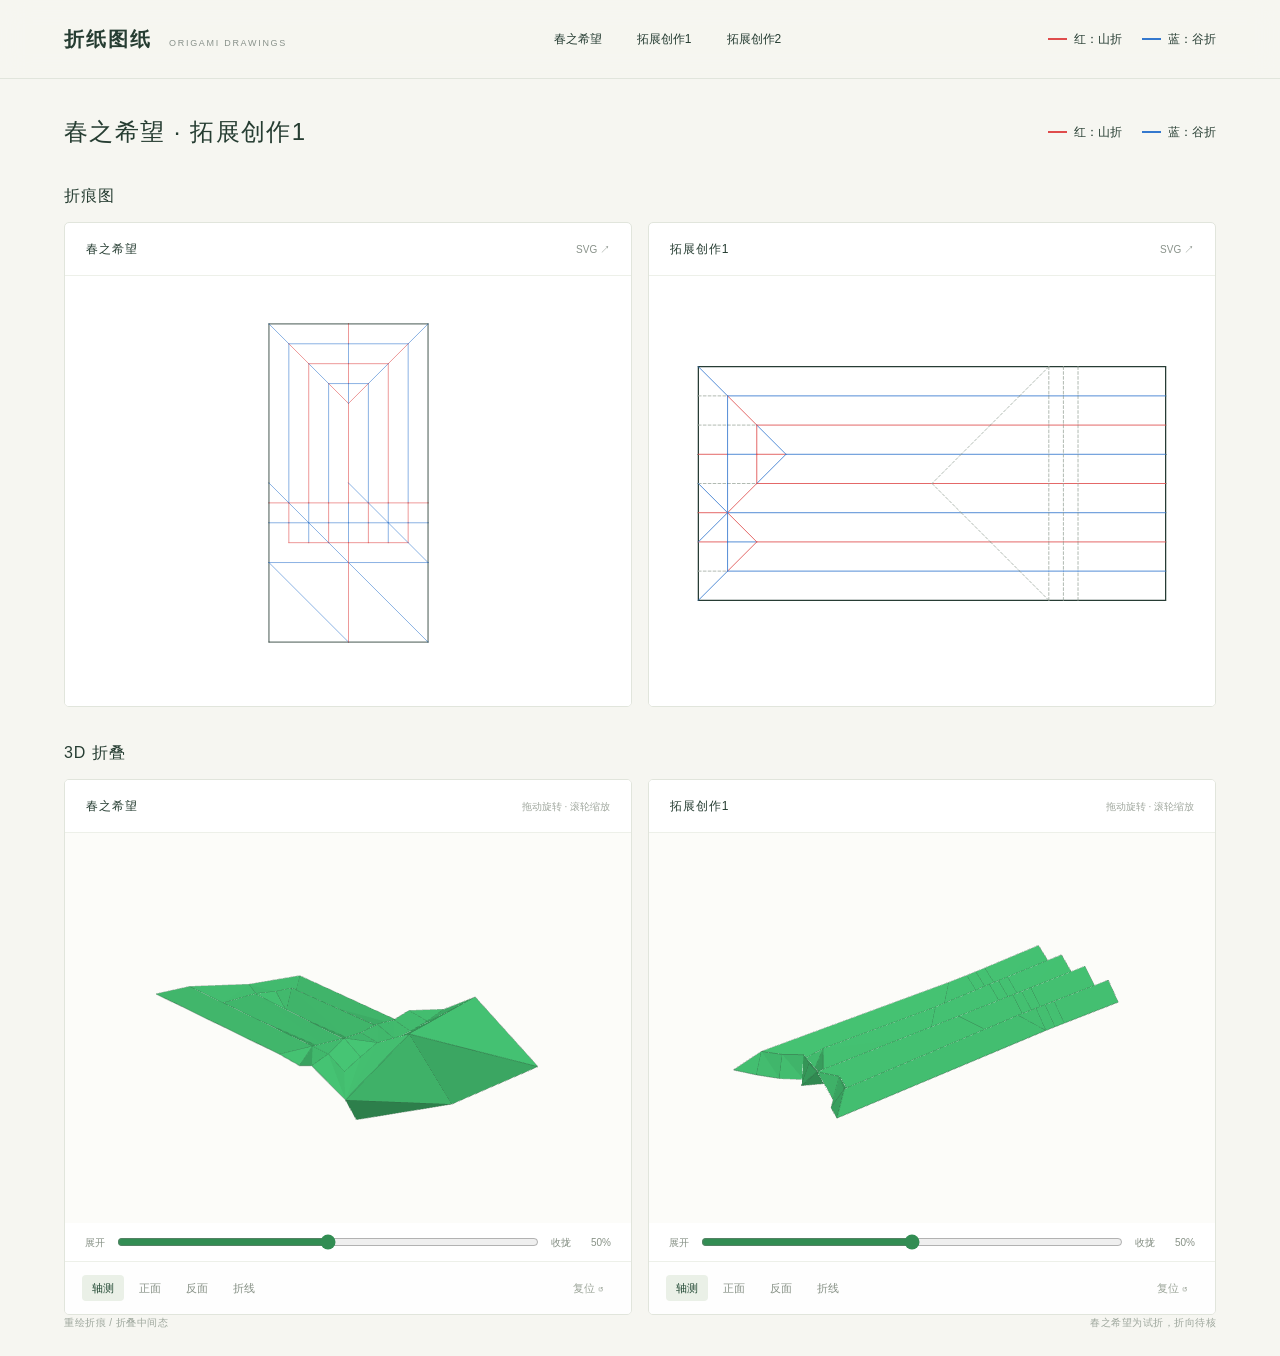
==== compare.html @ 95436dfb "Add side-by-side comparison for two works" ====
<!doctype html>
<html lang="zh-CN"><head><meta charset="utf-8"><meta name="viewport" content="width=device-width,initial-scale=1"><meta name="theme-color" content="#f6f6f1"><meta name="description" content="三件折纸作品的重绘折痕图与交互立体图。红色山折，蓝色谷折。"><title>双作品对照 · 折纸图纸</title><link rel="icon" href="favicon.svg" type="image/svg+xml"><link rel="stylesheet" href="style.css"><style>.comparison{max-width:1400px;padding-top:35px}.compare-head{display:flex;align-items:center;justify-content:space-between}.compare-head h1{font-size:24px}.compare-title{font-size:16px;margin:34px 0 14px}.compare-grid{display:grid;grid-template-columns:1fr 1fr;gap:16px}.compare-grid .work{padding:0;min-width:0}.compare-grid .crease-image{height:430px}.compare-grid .canvas{height:390px}.compare-grid .drawing{min-width:0}@media(max-width:850px){.comparison{padding:20px 4vw}.compare-head h1{font-size:18px}.compare-head .legend{display:flex}.compare-grid{gap:8px}.compare-grid .crease-image,.compare-grid .crease-image.portrait{height:235px;padding:12px 6px}.compare-grid .canvas{height:210px}.compare-grid .label{padding:0 8px;font-size:10px}.compare-grid .hint{display:none}.compare-grid .views{height:auto;min-height:48px;gap:1px;padding:4px;flex-wrap:wrap}.compare-grid .views button{padding:5px;font-size:10px}.compare-grid .progress{gap:3px;padding:0 6px}.compare-grid .progress input{min-width:0}.compare-grid .progress output{width:26px}.compare-title{margin-top:26px}}</style></head><body>
<header class="header"><a class="brand" href="index.html">折纸图纸<span>ORIGAMI DRAWINGS</span></a><nav aria-label="作品"><a href="spring.html">春之希望</a><a href="extension1.html">拓展创作1</a><a href="extension2.html">拓展创作2</a></nav><div class="legend"><span><i class="red"></i>红：山折</span><span><i class="blue"></i>蓝：谷折</span></div></header>
<main class="comparison"><div class="compare-head"><h1>春之希望 · 拓展创作1</h1><div class="legend"><span><i class="red"></i>红：山折</span><span><i class="blue"></i>蓝：谷折</span></div></div><h2 class="compare-title">折痕图</h2><div class="compare-grid"><article class="drawing crease"><div class="label">春之希望<a class="download" href="assets/crease-02.svg" download="春之希望_折痕图.svg" aria-label="下载春之希望折痕图">SVG ↗</a></div><button class="crease-image portrait" data-src="assets/crease-02.svg" aria-label="放大春之希望折痕图"><img src="assets/crease-02.svg" alt="春之希望红蓝折痕图"></button></article><article class="drawing crease"><div class="label">拓展创作1<a class="download" href="assets/crease-01.svg" download="拓展创作1_折痕图.svg" aria-label="下载拓展创作1折痕图">SVG ↗</a></div><button class="crease-image" data-src="assets/crease-01.svg" aria-label="放大拓展创作1折痕图"><img src="assets/crease-01.svg" alt="拓展创作1红蓝折痕图"></button></article></div><h2 class="compare-title">3D 折叠</h2><div class="compare-grid"><section class="work" data-id="02"><article class="drawing model"><div class="label">春之希望<span class="hint">拖动旋转 · 滚轮缩放</span></div><div class="canvas" id="model-02" aria-label="春之希望可旋转立体图"></div><div class="progress"><span>展开</span><input type="range" min="0" max="100" value="50" aria-label="折叠进度"><span>收拢</span><output>50%</output></div><div class="views"><button data-view="iso" class="selected">轴测</button><button data-view="top">正面</button><button data-view="back">反面</button><button data-view="wire">折线</button><button data-view="reset" class="reset">复位 ↺</button></div></article></section><section class="work" data-id="01"><article class="drawing model"><div class="label">拓展创作1<span class="hint">拖动旋转 · 滚轮缩放</span></div><div class="canvas" id="model-01" aria-label="拓展创作1可旋转立体图"></div><div class="progress"><span>展开</span><input type="range" min="0" max="100" value="50" aria-label="折叠进度"><span>收拢</span><output>50%</output></div><div class="views"><button data-view="iso" class="selected">轴测</button><button data-view="top">正面</button><button data-view="back">反面</button><button data-view="wire">折线</button><button data-view="reset" class="reset">复位 ↺</button></div></article></section></div></main><footer><span>重绘折痕 / 折叠中间态</span><span title="部分折向与隐藏层序尚待核验。">春之希望为试折，折向待核</span></footer>
<dialog id="lightbox"><button id="close" aria-label="关闭放大图">×</button><img alt="放大折痕图"><div class="legend"><span><i class="red"></i>红：山折</span><span><i class="blue"></i>蓝：谷折</span></div></dialog>
<script src="assets/three.min.js"></script><script src="assets/OrbitControls.js"></script><script src="app.js"></script></body></html>
---- style.css ----
:root{--ink:#263d32;--muted:#89928a;--line:#e1e5dc;--paper:#f6f6f1;--red:#df4c4c;--blue:#3478ce}*{box-sizing:border-box}html{scroll-behavior:smooth;scroll-padding-top:102px}body{margin:0;background:var(--paper);color:var(--ink);font:14px/1.5 -apple-system,BlinkMacSystemFont,"PingFang SC","Microsoft YaHei",sans-serif}a{color:inherit;text-decoration:none}button{font:inherit;cursor:pointer;color:inherit}button:focus-visible,a:focus-visible{outline:2px solid var(--blue);outline-offset:4px}.header{position:sticky;top:0;z-index:10;display:flex;align-items:center;justify-content:space-between;padding:24px 5vw;background:#f6f6f1ee;backdrop-filter:blur(14px);border-bottom:1px solid var(--line)}.brand{font-size:20px;font-weight:600;letter-spacing:.1em;display:flex;align-items:baseline;gap:17px}.brand span{font-size:9px;color:var(--muted);font-weight:500;letter-spacing:.19em}nav{display:flex;gap:9px}nav a{font-size:12px;font-variant-numeric:tabular-nums;padding:5px 12px;border:1px solid transparent;border-radius:20px}nav a:hover,nav a.active{border-color:#c8d2c6;background:#fff}.legend{display:flex;align-items:center;gap:20px;font-size:12px;white-space:nowrap}.legend span{display:flex;align-items:center;gap:7px}.legend i{width:19px;height:2px;display:inline-block}.red{background:var(--red)}.blue{background:var(--blue)}main{max-width:1550px;padding:25px 5vw 0;margin:auto}.work{padding:22px 0 45px;scroll-margin-top:0}.work-head{display:flex;align-items:center;justify-content:space-between;margin-bottom:17px}h1,h2{font-size:21px;font-weight:500;letter-spacing:.06em;margin:0}h1 span,h2 span{font:12px ui-monospace,SFMono-Regular,monospace;letter-spacing:0;color:var(--muted);margin-right:18px}.ratio{font:11px ui-monospace,SFMono-Regular,monospace;border:1px solid #dbe0d6;border-radius:20px;color:#7c887e;padding:4px 13px}.drawings{display:grid;grid-template-columns:1fr 1.12fr;gap:18px}.drawing{border:1px solid var(--line);background:white;border-radius:5px;overflow:hidden;position:relative}.label{height:53px;border-bottom:1px solid #edf0e9;display:flex;align-items:center;justify-content:space-between;padding:0 21px;font-size:12px;letter-spacing:.08em}.download{color:var(--muted);font-size:10px;letter-spacing:0}.download:hover{color:var(--ink)}.hint{font-size:10px;color:#a1a89f;letter-spacing:0}.crease-image{border:0;display:flex;background:#fff;align-items:center;justify-content:center;width:100%;height:480px;padding:32px 26px 48px;cursor:zoom-in}.crease-image img{width:100%;height:100%;object-fit:contain;display:block}.canvas{height:427px;position:relative;touch-action:none}.canvas canvas{display:block;width:100%;height:100%;outline:0}.model{background:#fcfcf9}.model .label{background:white}.views{height:53px;display:flex;align-items:center;gap:5px;padding:0 17px;background:#ffffffc9;border-top:1px solid #edf0e9}.views button{background:transparent;border:0;border-radius:4px;font-size:11px;padding:5px 10px;color:#879186}.views button:hover{background:#f1f4ec;color:var(--ink)}.views button.selected{color:#254b36;background:#eaf0e7}.views .reset{margin-left:auto;color:#9ca599}footer{max-width:1550px;margin:auto;padding:0 5vw 26px;display:flex;justify-content:space-between;color:#9da69c;font-size:10px;letter-spacing:.05em}dialog{border:1px solid var(--line);border-radius:6px;max-width:94vw;width:900px;height:92vh;padding:35px;background:white}dialog::backdrop{background:#10271c91;backdrop-filter:blur(4px)}dialog img{height:calc(100% - 40px);width:100%;object-fit:contain}dialog .legend{justify-content:center;margin-top:14px}#close{position:absolute;top:5px;right:13px;background:white;border:0;font-size:28px;font-weight:300;color:#7a867c;line-height:1.2}@media(min-width:1550px){.crease-image{height:560px}.canvas{height:507px}}@media(max-width:850px){.header{padding:18px 5vw}.brand{font-size:18px}.brand span{display:none}.legend{gap:11px;font-size:10px}nav{gap:0}nav a{padding:4px 9px}main{padding-top:8px}.drawings{grid-template-columns:1fr}.work{padding:20px 0 35px}.crease-image{height:420px}.canvas{height:365px}.hint{font-size:10px}h1,h2{font-size:19px}footer{font-size:9px;gap:15px}.label{height:45px}.crease-image.portrait{height:490px}}@media(prefers-reduced-motion:reduce){html{scroll-behavior:auto}}
.progress{height:38px;display:flex;align-items:center;gap:10px;padding:0 20px;font-size:10px;color:#879186;background:#fff}.progress input{flex:1;accent-color:#328d53}.progress output{width:30px;text-align:right}.canvas{height:389px}@media(min-width:1550px){.canvas{height:469px}}@media(max-width:850px){.canvas{height:327px}}

.hub{min-height:calc(100vh - 140px);padding-top:58px}.hub-title h1{font-size:28px}.hub-title p{font-size:13px;color:#89928a}.qr-grid{display:grid;grid-template-columns:repeat(3,1fr);gap:18px;margin:35px 0 70px}.qr-card{background:#fff;border:1px solid var(--line);border-radius:5px;padding:25px}.qr-card h2{margin:15px 0 20px}.qr-number{font:11px ui-monospace;color:#89928a}.qr-card img{width:min(100%,245px);display:block;margin:20px auto 30px}.qr-actions{border-top:1px solid var(--line);padding-top:17px;display:flex;justify-content:space-between;font-size:12px}.qr-actions a:hover{color:#328d53}@media(max-width:850px){.qr-grid{grid-template-columns:1fr}.header nav{gap:5px}.header nav a{font-size:10px;padding:4px}.header .legend{display:none}.hub{padding-top:32px}}
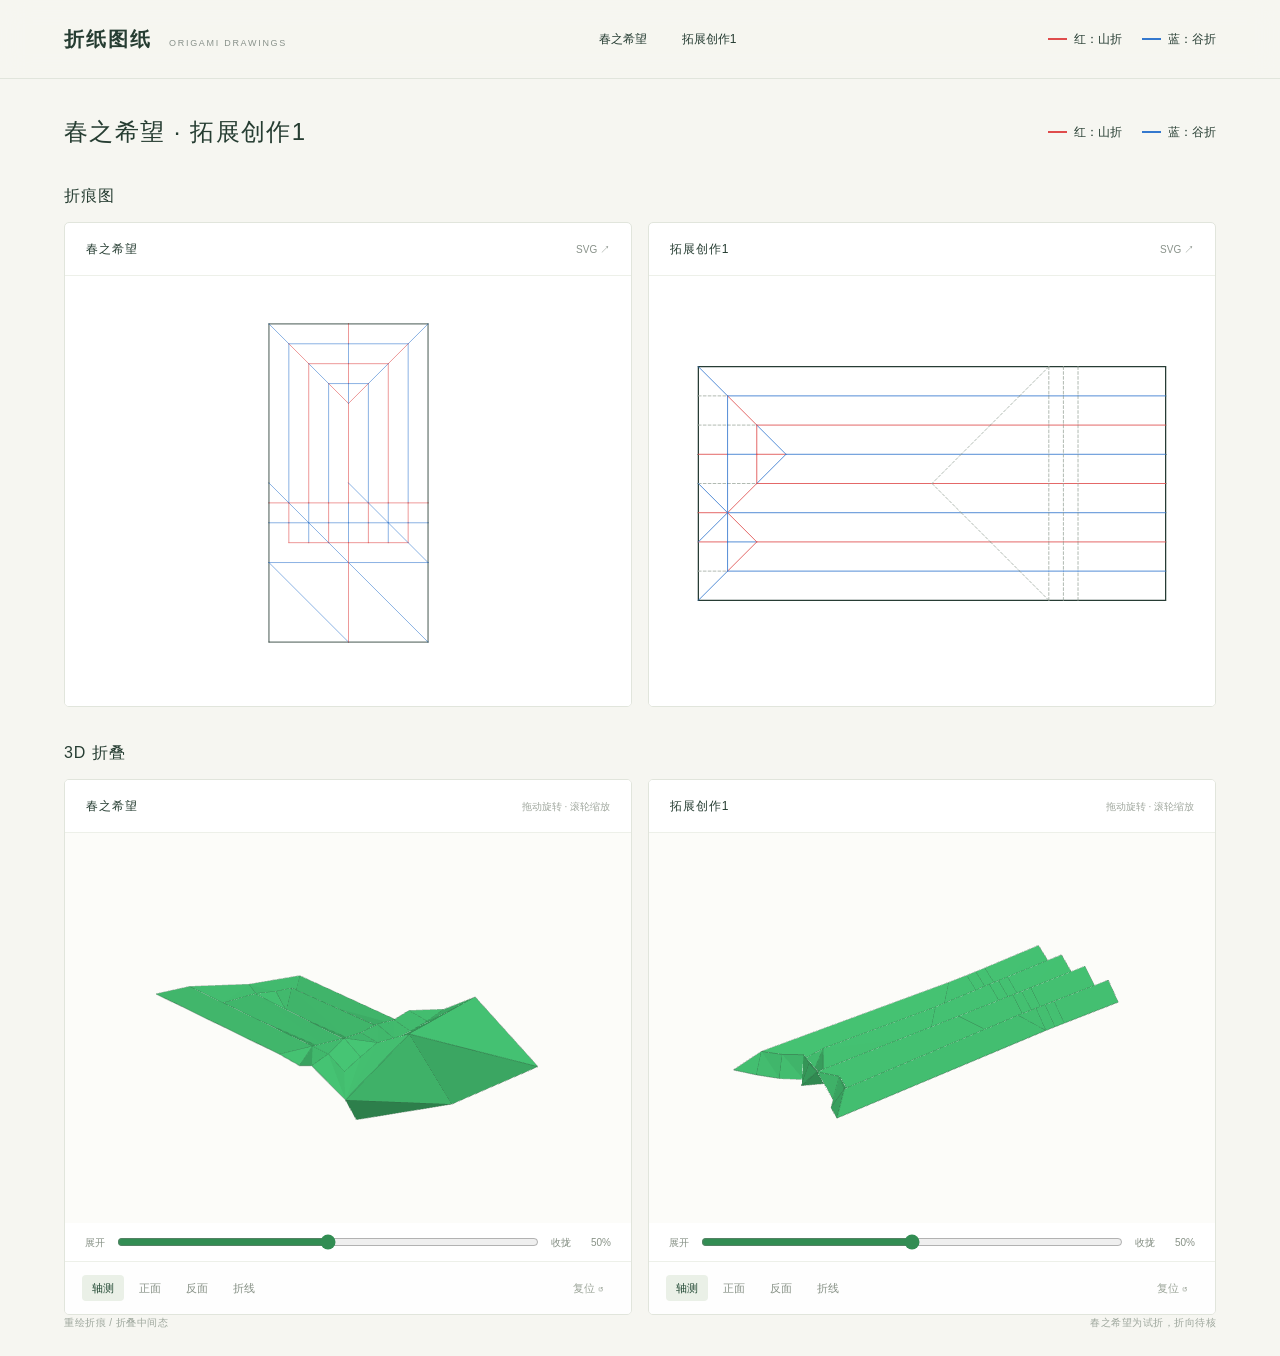
==== commit f8134134: "Limit comparison to two works and add its QR code" ====
--- a/compare.html
+++ b/compare.html
@@ -1,6 +1,6 @@
 <!doctype html>
 <html lang="zh-CN"><head><meta charset="utf-8"><meta name="viewport" content="width=device-width,initial-scale=1"><meta name="theme-color" content="#f6f6f1"><meta name="description" content="三件折纸作品的重绘折痕图与交互立体图。红色山折，蓝色谷折。"><title>双作品对照 · 折纸图纸</title><link rel="icon" href="favicon.svg" type="image/svg+xml"><link rel="stylesheet" href="style.css"><style>.comparison{max-width:1400px;padding-top:35px}.compare-head{display:flex;align-items:center;justify-content:space-between}.compare-head h1{font-size:24px}.compare-title{font-size:16px;margin:34px 0 14px}.compare-grid{display:grid;grid-template-columns:1fr 1fr;gap:16px}.compare-grid .work{padding:0;min-width:0}.compare-grid .crease-image{height:430px}.compare-grid .canvas{height:390px}.compare-grid .drawing{min-width:0}@media(max-width:850px){.comparison{padding:20px 4vw}.compare-head h1{font-size:18px}.compare-head .legend{display:flex}.compare-grid{gap:8px}.compare-grid .crease-image,.compare-grid .crease-image.portrait{height:235px;padding:12px 6px}.compare-grid .canvas{height:210px}.compare-grid .label{padding:0 8px;font-size:10px}.compare-grid .hint{display:none}.compare-grid .views{height:auto;min-height:48px;gap:1px;padding:4px;flex-wrap:wrap}.compare-grid .views button{padding:5px;font-size:10px}.compare-grid .progress{gap:3px;padding:0 6px}.compare-grid .progress input{min-width:0}.compare-grid .progress output{width:26px}.compare-title{margin-top:26px}}</style></head><body>
-<header class="header"><a class="brand" href="index.html">折纸图纸<span>ORIGAMI DRAWINGS</span></a><nav aria-label="作品"><a href="spring.html">春之希望</a><a href="extension1.html">拓展创作1</a><a href="extension2.html">拓展创作2</a></nav><div class="legend"><span><i class="red"></i>红：山折</span><span><i class="blue"></i>蓝：谷折</span></div></header>
+<header class="header"><a class="brand" href="index.html">折纸图纸<span>ORIGAMI DRAWINGS</span></a><nav aria-label="作品"><a href="spring.html">春之希望</a><a href="extension1.html">拓展创作1</a></nav><div class="legend"><span><i class="red"></i>红：山折</span><span><i class="blue"></i>蓝：谷折</span></div></header>
 <main class="comparison"><div class="compare-head"><h1>春之希望 · 拓展创作1</h1><div class="legend"><span><i class="red"></i>红：山折</span><span><i class="blue"></i>蓝：谷折</span></div></div><h2 class="compare-title">折痕图</h2><div class="compare-grid"><article class="drawing crease"><div class="label">春之希望<a class="download" href="assets/crease-02.svg" download="春之希望_折痕图.svg" aria-label="下载春之希望折痕图">SVG ↗</a></div><button class="crease-image portrait" data-src="assets/crease-02.svg" aria-label="放大春之希望折痕图"><img src="assets/crease-02.svg" alt="春之希望红蓝折痕图"></button></article><article class="drawing crease"><div class="label">拓展创作1<a class="download" href="assets/crease-01.svg" download="拓展创作1_折痕图.svg" aria-label="下载拓展创作1折痕图">SVG ↗</a></div><button class="crease-image" data-src="assets/crease-01.svg" aria-label="放大拓展创作1折痕图"><img src="assets/crease-01.svg" alt="拓展创作1红蓝折痕图"></button></article></div><h2 class="compare-title">3D 折叠</h2><div class="compare-grid"><section class="work" data-id="02"><article class="drawing model"><div class="label">春之希望<span class="hint">拖动旋转 · 滚轮缩放</span></div><div class="canvas" id="model-02" aria-label="春之希望可旋转立体图"></div><div class="progress"><span>展开</span><input type="range" min="0" max="100" value="50" aria-label="折叠进度"><span>收拢</span><output>50%</output></div><div class="views"><button data-view="iso" class="selected">轴测</button><button data-view="top">正面</button><button data-view="back">反面</button><button data-view="wire">折线</button><button data-view="reset" class="reset">复位 ↺</button></div></article></section><section class="work" data-id="01"><article class="drawing model"><div class="label">拓展创作1<span class="hint">拖动旋转 · 滚轮缩放</span></div><div class="canvas" id="model-01" aria-label="拓展创作1可旋转立体图"></div><div class="progress"><span>展开</span><input type="range" min="0" max="100" value="50" aria-label="折叠进度"><span>收拢</span><output>50%</output></div><div class="views"><button data-view="iso" class="selected">轴测</button><button data-view="top">正面</button><button data-view="back">反面</button><button data-view="wire">折线</button><button data-view="reset" class="reset">复位 ↺</button></div></article></section></div></main><footer><span>重绘折痕 / 折叠中间态</span><span title="部分折向与隐藏层序尚待核验。">春之希望为试折，折向待核</span></footer>
 <dialog id="lightbox"><button id="close" aria-label="关闭放大图">×</button><img alt="放大折痕图"><div class="legend"><span><i class="red"></i>红：山折</span><span><i class="blue"></i>蓝：谷折</span></div></dialog>
 <script src="assets/three.min.js"></script><script src="assets/OrbitControls.js"></script><script src="app.js"></script></body></html>
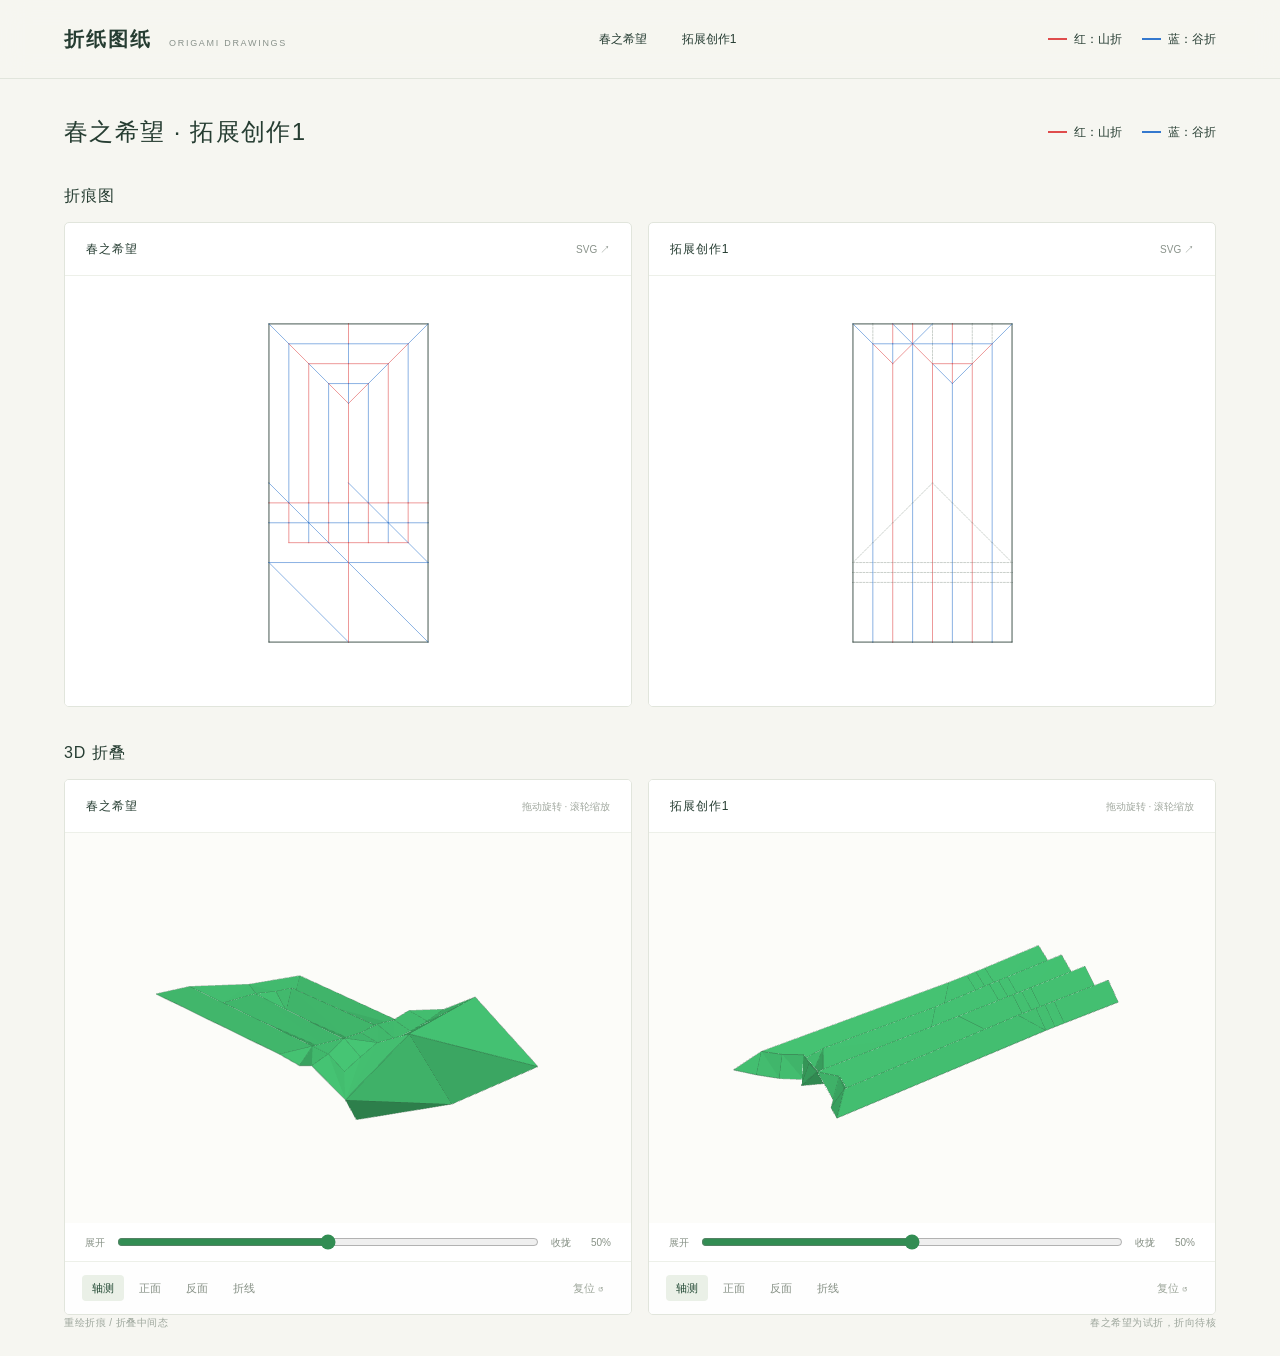
==== commit 94a9d5d3: "Orient both comparison diagrams upright" ====
--- a/compare.html
+++ b/compare.html
@@ -1,6 +1,6 @@
 <!doctype html>
 <html lang="zh-CN"><head><meta charset="utf-8"><meta name="viewport" content="width=device-width,initial-scale=1"><meta name="theme-color" content="#f6f6f1"><meta name="description" content="三件折纸作品的重绘折痕图与交互立体图。红色山折，蓝色谷折。"><title>双作品对照 · 折纸图纸</title><link rel="icon" href="favicon.svg" type="image/svg+xml"><link rel="stylesheet" href="style.css"><style>.comparison{max-width:1400px;padding-top:35px}.compare-head{display:flex;align-items:center;justify-content:space-between}.compare-head h1{font-size:24px}.compare-title{font-size:16px;margin:34px 0 14px}.compare-grid{display:grid;grid-template-columns:1fr 1fr;gap:16px}.compare-grid .work{padding:0;min-width:0}.compare-grid .crease-image{height:430px}.compare-grid .canvas{height:390px}.compare-grid .drawing{min-width:0}@media(max-width:850px){.comparison{padding:20px 4vw}.compare-head h1{font-size:18px}.compare-head .legend{display:flex}.compare-grid{gap:8px}.compare-grid .crease-image,.compare-grid .crease-image.portrait{height:235px;padding:12px 6px}.compare-grid .canvas{height:210px}.compare-grid .label{padding:0 8px;font-size:10px}.compare-grid .hint{display:none}.compare-grid .views{height:auto;min-height:48px;gap:1px;padding:4px;flex-wrap:wrap}.compare-grid .views button{padding:5px;font-size:10px}.compare-grid .progress{gap:3px;padding:0 6px}.compare-grid .progress input{min-width:0}.compare-grid .progress output{width:26px}.compare-title{margin-top:26px}}</style></head><body>
 <header class="header"><a class="brand" href="index.html">折纸图纸<span>ORIGAMI DRAWINGS</span></a><nav aria-label="作品"><a href="spring.html">春之希望</a><a href="extension1.html">拓展创作1</a></nav><div class="legend"><span><i class="red"></i>红：山折</span><span><i class="blue"></i>蓝：谷折</span></div></header>
-<main class="comparison"><div class="compare-head"><h1>春之希望 · 拓展创作1</h1><div class="legend"><span><i class="red"></i>红：山折</span><span><i class="blue"></i>蓝：谷折</span></div></div><h2 class="compare-title">折痕图</h2><div class="compare-grid"><article class="drawing crease"><div class="label">春之希望<a class="download" href="assets/crease-02.svg" download="春之希望_折痕图.svg" aria-label="下载春之希望折痕图">SVG ↗</a></div><button class="crease-image portrait" data-src="assets/crease-02.svg" aria-label="放大春之希望折痕图"><img src="assets/crease-02.svg" alt="春之希望红蓝折痕图"></button></article><article class="drawing crease"><div class="label">拓展创作1<a class="download" href="assets/crease-01.svg" download="拓展创作1_折痕图.svg" aria-label="下载拓展创作1折痕图">SVG ↗</a></div><button class="crease-image" data-src="assets/crease-01.svg" aria-label="放大拓展创作1折痕图"><img src="assets/crease-01.svg" alt="拓展创作1红蓝折痕图"></button></article></div><h2 class="compare-title">3D 折叠</h2><div class="compare-grid"><section class="work" data-id="02"><article class="drawing model"><div class="label">春之希望<span class="hint">拖动旋转 · 滚轮缩放</span></div><div class="canvas" id="model-02" aria-label="春之希望可旋转立体图"></div><div class="progress"><span>展开</span><input type="range" min="0" max="100" value="50" aria-label="折叠进度"><span>收拢</span><output>50%</output></div><div class="views"><button data-view="iso" class="selected">轴测</button><button data-view="top">正面</button><button data-view="back">反面</button><button data-view="wire">折线</button><button data-view="reset" class="reset">复位 ↺</button></div></article></section><section class="work" data-id="01"><article class="drawing model"><div class="label">拓展创作1<span class="hint">拖动旋转 · 滚轮缩放</span></div><div class="canvas" id="model-01" aria-label="拓展创作1可旋转立体图"></div><div class="progress"><span>展开</span><input type="range" min="0" max="100" value="50" aria-label="折叠进度"><span>收拢</span><output>50%</output></div><div class="views"><button data-view="iso" class="selected">轴测</button><button data-view="top">正面</button><button data-view="back">反面</button><button data-view="wire">折线</button><button data-view="reset" class="reset">复位 ↺</button></div></article></section></div></main><footer><span>重绘折痕 / 折叠中间态</span><span title="部分折向与隐藏层序尚待核验。">春之希望为试折，折向待核</span></footer>
+<main class="comparison"><div class="compare-head"><h1>春之希望 · 拓展创作1</h1><div class="legend"><span><i class="red"></i>红：山折</span><span><i class="blue"></i>蓝：谷折</span></div></div><h2 class="compare-title">折痕图</h2><div class="compare-grid"><article class="drawing crease"><div class="label">春之希望<a class="download" href="assets/crease-02.svg" download="春之希望_折痕图.svg" aria-label="下载春之希望折痕图">SVG ↗</a></div><button class="crease-image portrait" data-src="assets/crease-02.svg" aria-label="放大春之希望折痕图"><img src="assets/crease-02.svg" alt="春之希望红蓝折痕图"></button></article><article class="drawing crease"><div class="label">拓展创作1<a class="download" href="assets/crease-01-portrait.svg" download="拓展创作1_折痕图.svg" aria-label="下载拓展创作1折痕图">SVG ↗</a></div><button class="crease-image" data-src="assets/crease-01-portrait.svg" aria-label="放大拓展创作1折痕图"><img src="assets/crease-01-portrait.svg" alt="拓展创作1红蓝折痕图"></button></article></div><h2 class="compare-title">3D 折叠</h2><div class="compare-grid"><section class="work" data-id="02"><article class="drawing model"><div class="label">春之希望<span class="hint">拖动旋转 · 滚轮缩放</span></div><div class="canvas" id="model-02" aria-label="春之希望可旋转立体图"></div><div class="progress"><span>展开</span><input type="range" min="0" max="100" value="50" aria-label="折叠进度"><span>收拢</span><output>50%</output></div><div class="views"><button data-view="iso" class="selected">轴测</button><button data-view="top">正面</button><button data-view="back">反面</button><button data-view="wire">折线</button><button data-view="reset" class="reset">复位 ↺</button></div></article></section><section class="work" data-id="01"><article class="drawing model"><div class="label">拓展创作1<span class="hint">拖动旋转 · 滚轮缩放</span></div><div class="canvas" id="model-01" aria-label="拓展创作1可旋转立体图"></div><div class="progress"><span>展开</span><input type="range" min="0" max="100" value="50" aria-label="折叠进度"><span>收拢</span><output>50%</output></div><div class="views"><button data-view="iso" class="selected">轴测</button><button data-view="top">正面</button><button data-view="back">反面</button><button data-view="wire">折线</button><button data-view="reset" class="reset">复位 ↺</button></div></article></section></div></main><footer><span>重绘折痕 / 折叠中间态</span><span title="部分折向与隐藏层序尚待核验。">春之希望为试折，折向待核</span></footer>
 <dialog id="lightbox"><button id="close" aria-label="关闭放大图">×</button><img alt="放大折痕图"><div class="legend"><span><i class="red"></i>红：山折</span><span><i class="blue"></i>蓝：谷折</span></div></dialog>
 <script src="assets/three.min.js"></script><script src="assets/OrbitControls.js"></script><script src="app.js"></script></body></html>
